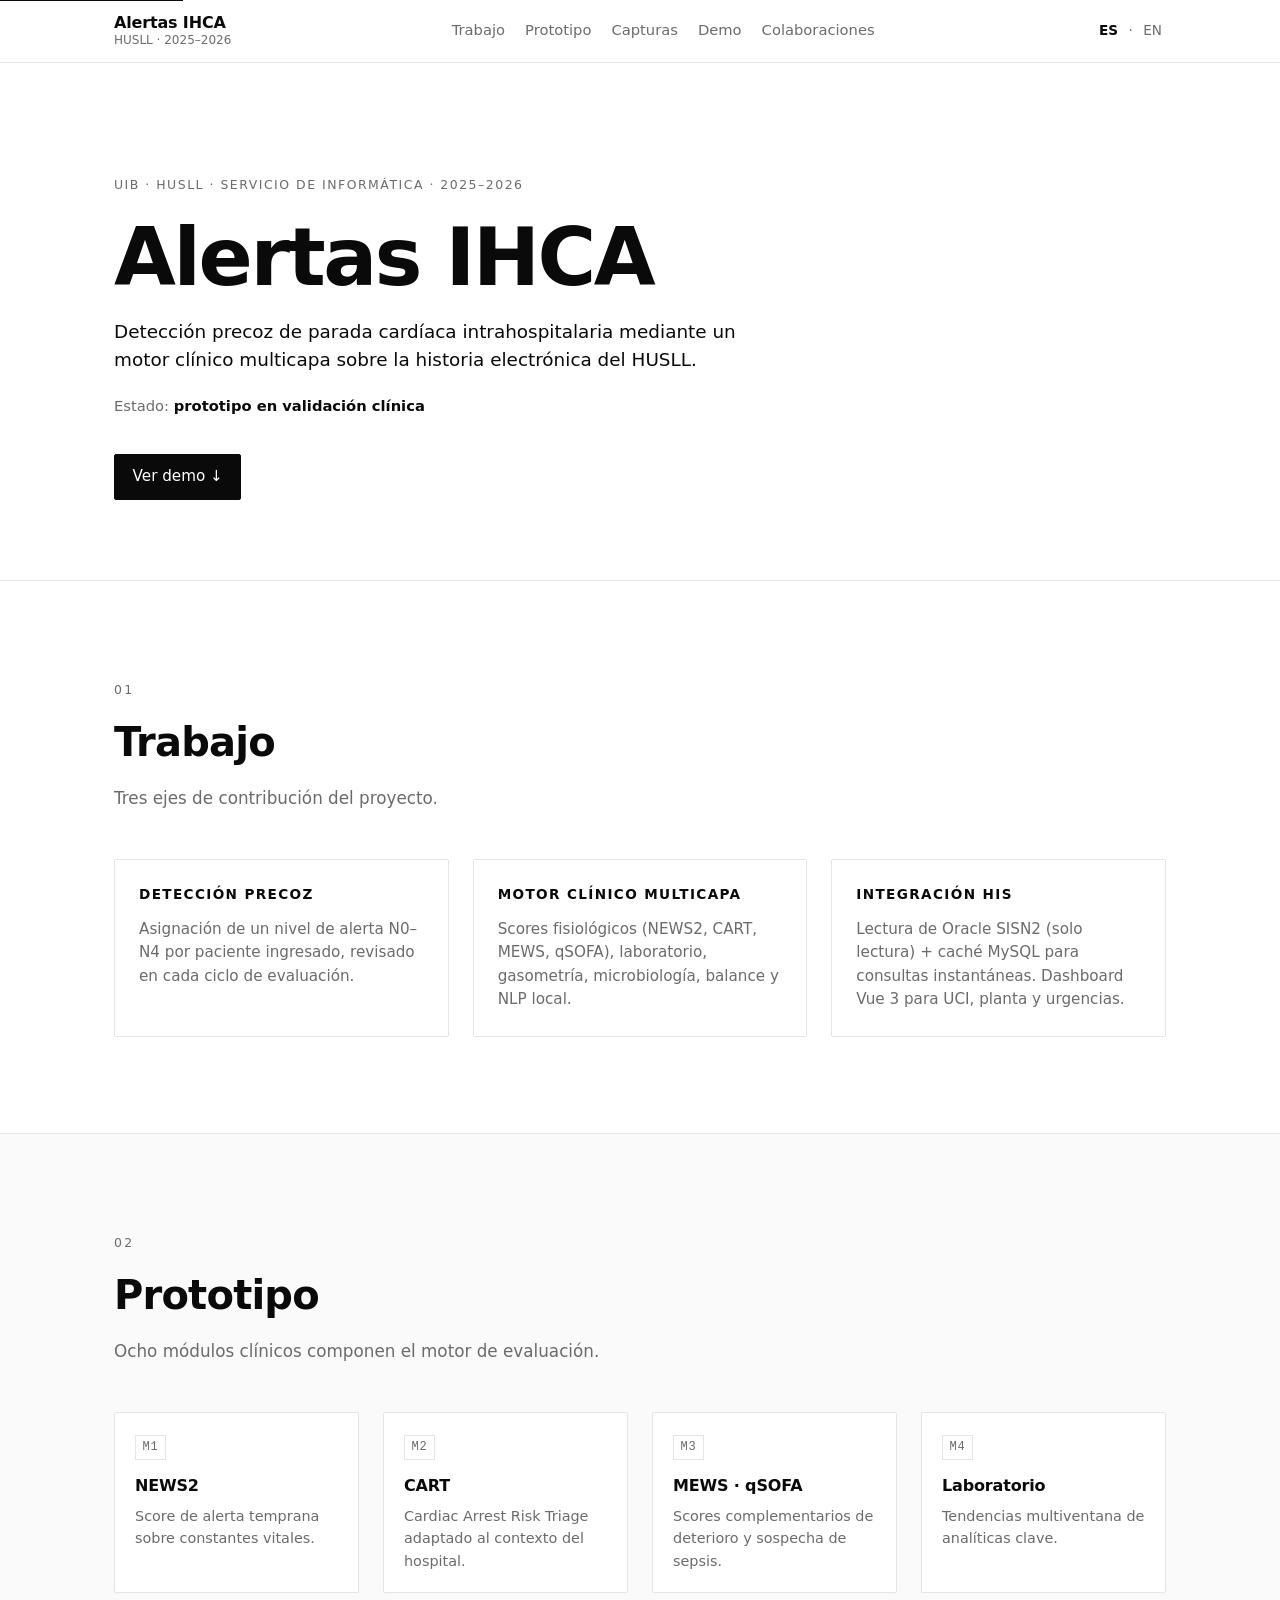
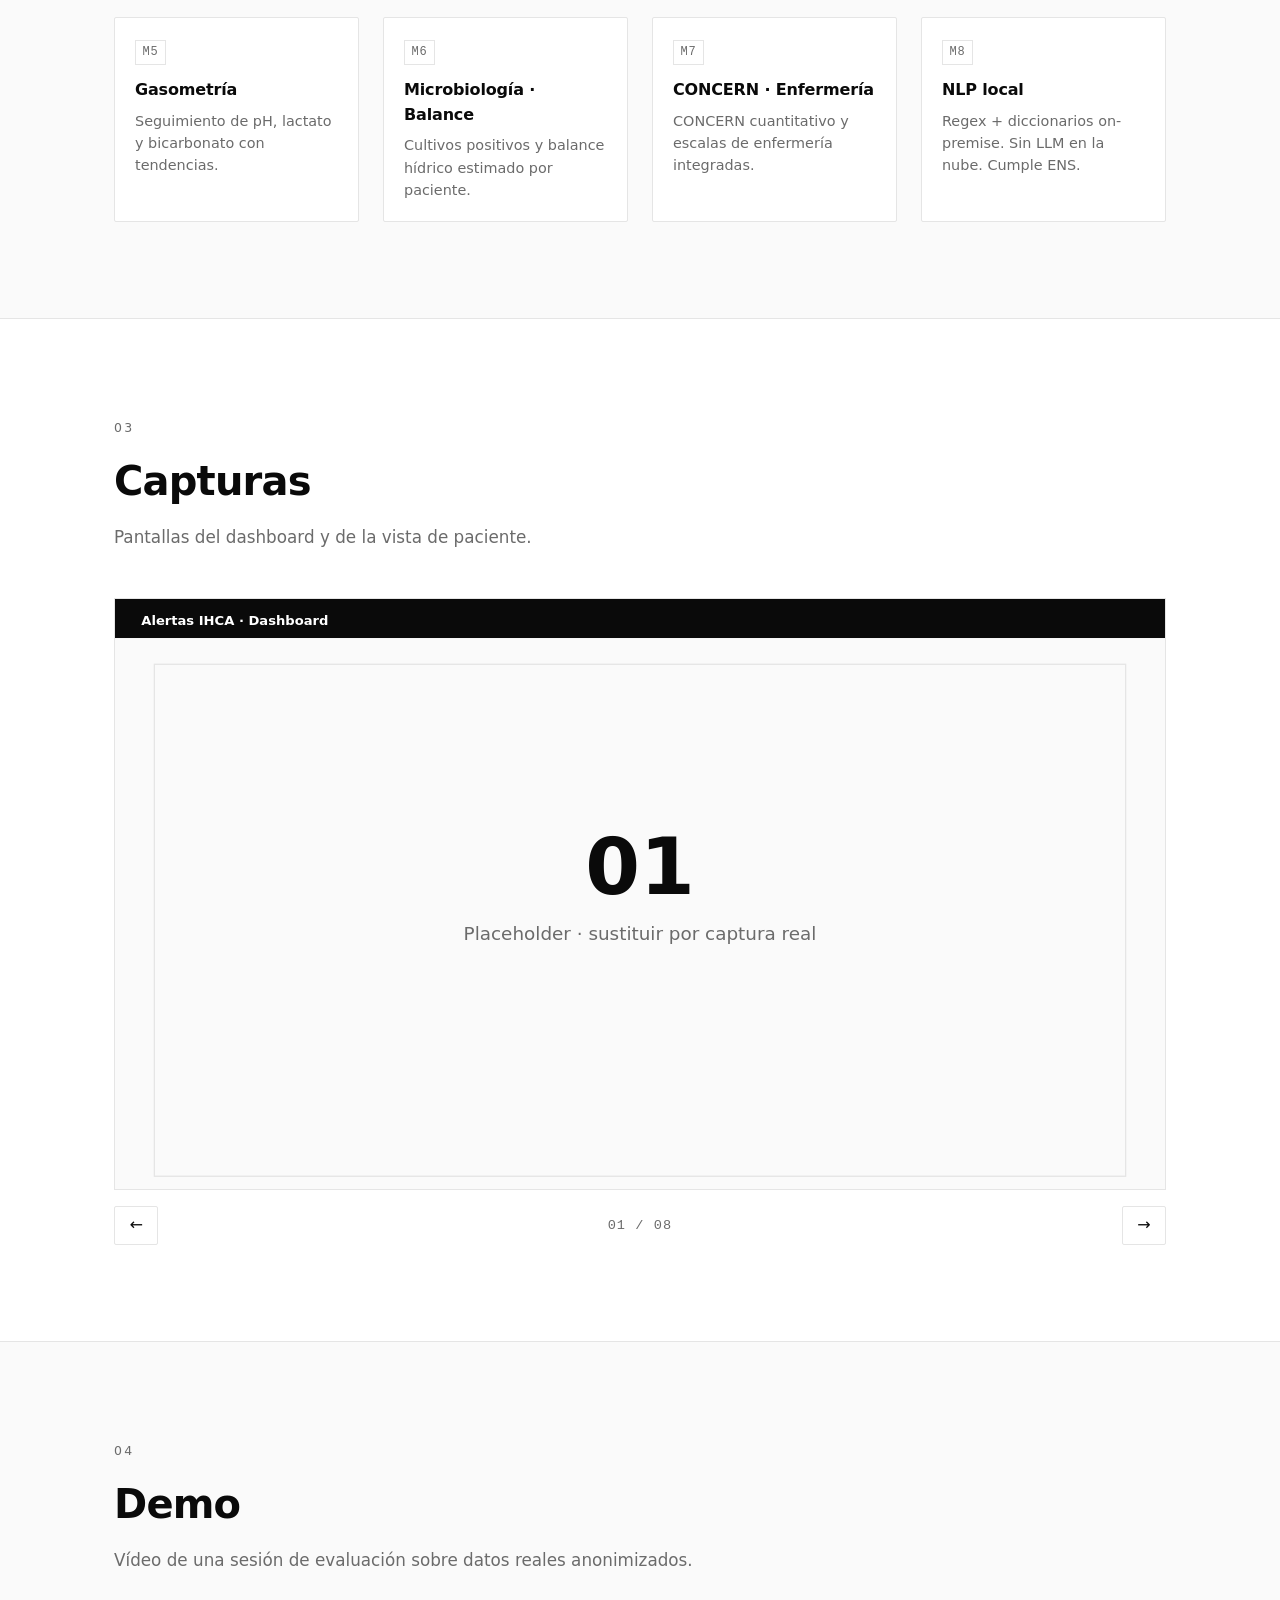
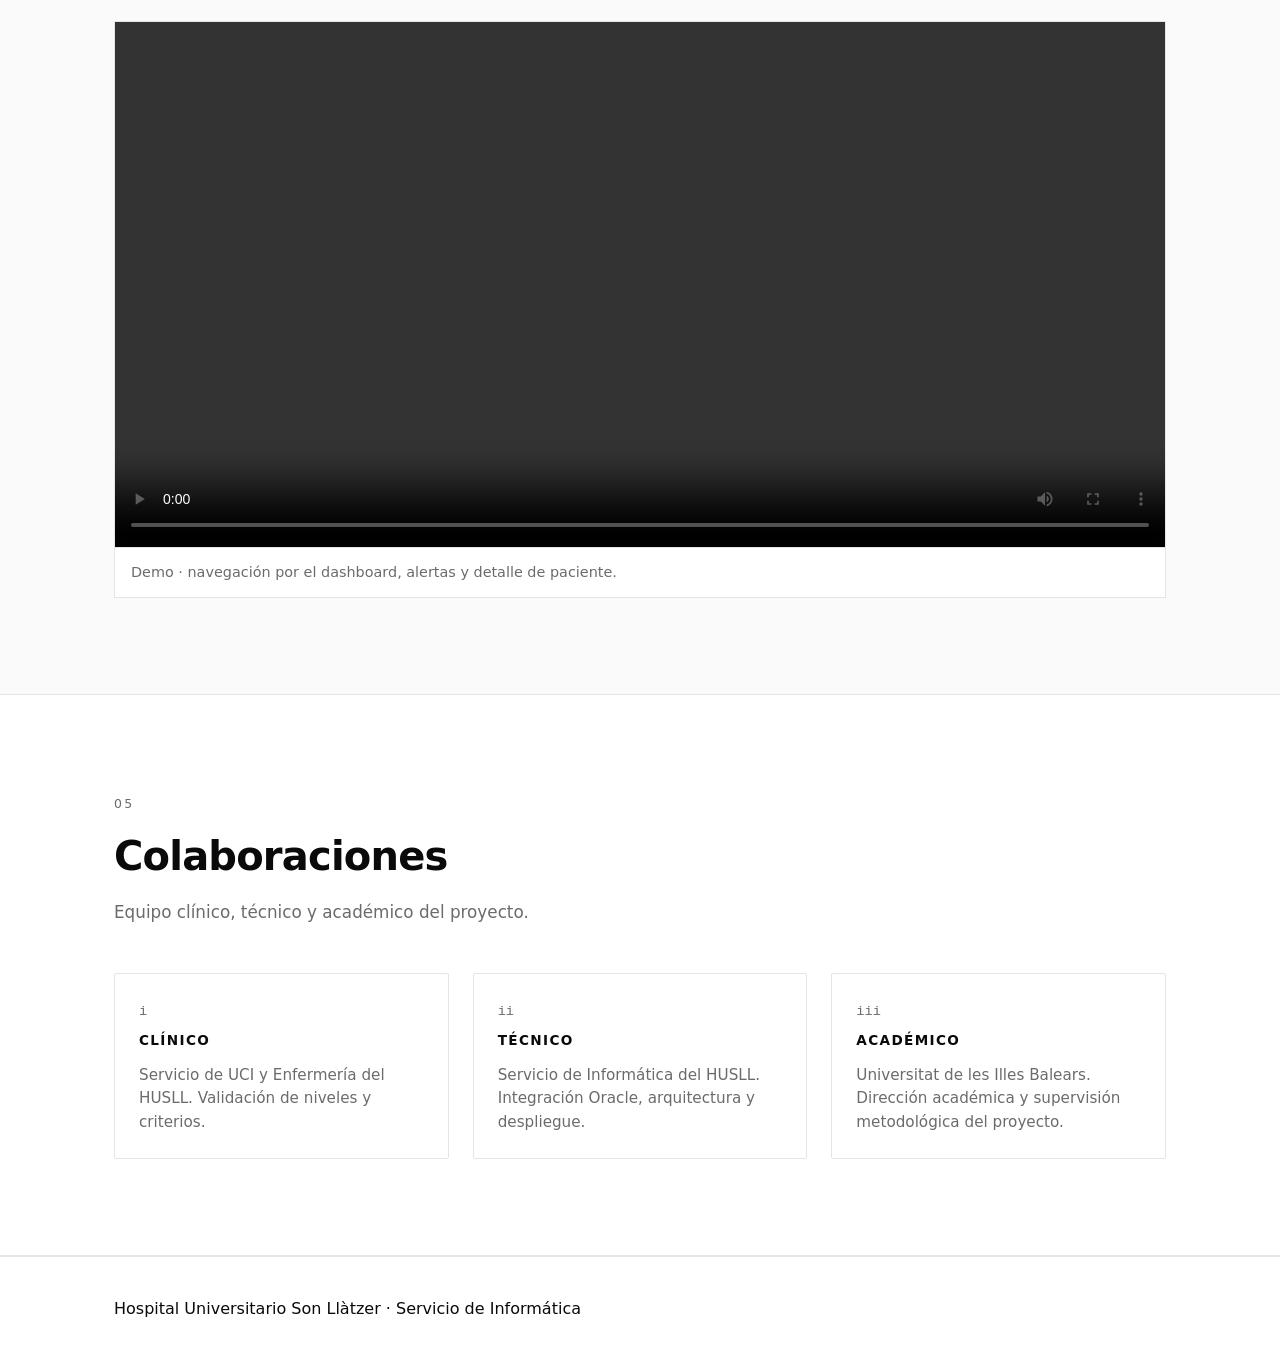
==== index.html @ eccf3033 "Fist commit" ====
<!doctype html>
<html lang="es">
  <head>
    <meta charset="utf-8" />
    <meta name="viewport" content="width=device-width, initial-scale=1" />
    <title>Alertas IHCA · HUSLL</title>
    <meta name="description" content="Sistema de detección precoz de parada cardíaca intrahospitalaria — Hospital Universitario Son Llàtzer" data-i18n-attr="content" data-i18n="meta.description" />
    <link rel="icon" type="image/svg+xml" href="assets/img/favicon.svg" />
    <link rel="stylesheet" href="assets/css/styles.css" />
  </head>
  <body>
    <a class="skip-link" href="#main" data-i18n="nav.skip">Saltar al contenido</a>

    <header class="site-header">
      <div class="container header-inner">
        <a class="brand" href="#top">
          <span class="brand-name">Alertas IHCA</span>
          <span class="brand-sub" data-i18n="brand.sub">HUSLL · 2025-2026</span>
        </a>
        <nav class="site-nav" aria-label="Secciones">
          <a href="#trabajo" data-i18n="nav.work">Trabajo</a>
          <a href="#prototipo" data-i18n="nav.prototype">Prototipo</a>
          <a href="#capturas" data-i18n="nav.screens">Capturas</a>
          <a href="#demo" data-i18n="nav.demo">Demo</a>
          <a href="#colaboraciones" data-i18n="nav.collab">Colaboraciones</a>
        </nav>
        <div class="lang-toggle" role="group" aria-label="Idioma">
          <button type="button" data-lang="es" class="lang-btn is-active">ES</button>
          <span aria-hidden="true">·</span>
          <button type="button" data-lang="en" class="lang-btn">EN</button>
        </div>
      </div>
    </header>

    <main id="main">
      <!-- HERO -->
      <section id="top" class="hero">
        <div class="container">
          <p class="eyebrow" data-i18n="hero.eyebrow">UIB · HUSLL · Servicio de Informática · 2025-2026</p>
          <h1 class="hero-title">Alertas IHCA</h1>
          <p class="hero-subtitle" data-i18n="hero.subtitle">
            Detección precoz de parada cardíaca intrahospitalaria mediante un motor clínico multicapa sobre la historia electrónica del HUSLL.
          </p>
          <p class="hero-meta">
            <span data-i18n="hero.status">Estado:</span>
            <strong data-i18n="hero.statusValue">prototipo en validación clínica</strong>
          </p>
          <div class="hero-ctas">
            <a class="btn" href="#demo" data-i18n="hero.ctaDemo">Ver demo ↓</a>
          </div>
        </div>
      </section>

      <!-- 01 TRABAJO -->
      <section id="trabajo" class="section">
        <div class="container">
          <header class="section-head">
            <span class="section-num">01</span>
            <h2 class="section-title" data-i18n="work.title">Trabajo</h2>
            <p class="section-lede" data-i18n="work.lede">
              Tres ejes de contribución del proyecto.
            </p>
          </header>
          <div class="grid grid-3">
            <article class="card">
              <h3 data-i18n="work.a.title">DETECCIÓN PRECOZ</h3>
              <p data-i18n="work.a.body">Asignación de un nivel de alerta N0–N4 por paciente ingresado, revisado en cada ciclo de evaluación.</p>
            </article>
            <article class="card">
              <h3 data-i18n="work.b.title">MOTOR CLÍNICO MULTICAPA</h3>
              <p data-i18n="work.b.body">Scores fisiológicos (NEWS2, CART, MEWS, qSOFA), laboratorio, gasometría, microbiología, balance y NLP local.</p>
            </article>
            <article class="card">
              <h3 data-i18n="work.c.title">INTEGRACIÓN HIS</h3>
              <p data-i18n="work.c.body">Lectura de Oracle SISN2 (solo lectura) + caché MySQL para consultas instantáneas. Dashboard Vue 3 para UCI, planta y urgencias.</p>
            </article>
          </div>
        </div>
      </section>

      <!-- 02 PROTOTIPO -->
      <section id="prototipo" class="section section-alt">
        <div class="container">
          <header class="section-head">
            <span class="section-num">02</span>
            <h2 class="section-title" data-i18n="proto.title">Prototipo</h2>
            <p class="section-lede" data-i18n="proto.lede">
              Ocho módulos clínicos componen el motor de evaluación.
            </p>
          </header>
          <div class="grid grid-4 modules">
            <article class="module">
              <span class="module-id">M1</span>
              <h3 data-i18n="proto.m1.title">NEWS2</h3>
              <p data-i18n="proto.m1.body">Score de alerta temprana sobre constantes vitales.</p>
            </article>
            <article class="module">
              <span class="module-id">M2</span>
              <h3 data-i18n="proto.m2.title">CART</h3>
              <p data-i18n="proto.m2.body">Cardiac Arrest Risk Triage adaptado al contexto del hospital.</p>
            </article>
            <article class="module">
              <span class="module-id">M3</span>
              <h3 data-i18n="proto.m3.title">MEWS · qSOFA</h3>
              <p data-i18n="proto.m3.body">Scores complementarios de deterioro y sospecha de sepsis.</p>
            </article>
            <article class="module">
              <span class="module-id">M4</span>
              <h3 data-i18n="proto.m4.title">Laboratorio</h3>
              <p data-i18n="proto.m4.body">Tendencias multiventana de analíticas clave.</p>
            </article>
            <article class="module">
              <span class="module-id">M5</span>
              <h3 data-i18n="proto.m5.title">Gasometría</h3>
              <p data-i18n="proto.m5.body">Seguimiento de pH, lactato y bicarbonato con tendencias.</p>
            </article>
            <article class="module">
              <span class="module-id">M6</span>
              <h3 data-i18n="proto.m6.title">Microbiología · Balance</h3>
              <p data-i18n="proto.m6.body">Cultivos positivos y balance hídrico estimado por paciente.</p>
            </article>
            <article class="module">
              <span class="module-id">M7</span>
              <h3 data-i18n="proto.m7.title">CONCERN · Enfermería</h3>
              <p data-i18n="proto.m7.body">CONCERN cuantitativo y escalas de enfermería integradas.</p>
            </article>
            <article class="module">
              <span class="module-id">M8</span>
              <h3 data-i18n="proto.m8.title">NLP local</h3>
              <p data-i18n="proto.m8.body">Regex + diccionarios on-premise. Sin LLM en la nube. Cumple ENS.</p>
            </article>
          </div>
        </div>
      </section>

      <!-- 03 CAPTURAS -->
      <section id="capturas" class="section">
        <div class="container">
          <header class="section-head">
            <span class="section-num">03</span>
            <h2 class="section-title" data-i18n="caps.title">Capturas</h2>
            <p class="section-lede" data-i18n="caps.lede">
              Pantallas del dashboard y de la vista de paciente.
            </p>
          </header>

          <div class="carousel" id="carousel" tabindex="0" aria-roledescription="carousel">
            <div class="carousel-viewport">
              <ul class="carousel-track">
                <li class="carousel-slide"><img src="assets/img/captura-01.svg" alt="Captura 1" loading="lazy" /></li>
                <li class="carousel-slide"><img src="assets/img/captura-02.svg" alt="Captura 2" loading="lazy" /></li>
                <li class="carousel-slide"><img src="assets/img/captura-03.svg" alt="Captura 3" loading="lazy" /></li>
                <li class="carousel-slide"><img src="assets/img/captura-04.svg" alt="Captura 4" loading="lazy" /></li>
                <li class="carousel-slide"><img src="assets/img/captura-05.svg" alt="Captura 5" loading="lazy" /></li>
                <li class="carousel-slide"><img src="assets/img/captura-06.svg" alt="Captura 6" loading="lazy" /></li>
                <li class="carousel-slide"><img src="assets/img/captura-07.svg" alt="Captura 7" loading="lazy" /></li>
                <li class="carousel-slide"><img src="assets/img/captura-08.svg" alt="Captura 8" loading="lazy" /></li>
              </ul>
            </div>
            <div class="carousel-controls">
              <button type="button" class="carousel-btn" data-dir="prev" aria-label="Anterior">←</button>
              <span class="carousel-counter" aria-live="polite">01 / 08</span>
              <button type="button" class="carousel-btn" data-dir="next" aria-label="Siguiente">→</button>
            </div>
          </div>
        </div>
      </section>

      <!-- 04 DEMO -->
      <section id="demo" class="section section-alt">
        <div class="container">
          <header class="section-head">
            <span class="section-num">04</span>
            <h2 class="section-title" data-i18n="demo.title">Demo</h2>
            <p class="section-lede" data-i18n="demo.lede">
              Vídeo de una sesión de evaluación sobre datos reales anonimizados.
            </p>
          </header>
          <figure class="video-wrap">
            <video controls preload="metadata">
              <source src="assets/video/demo_compressed.mp4" type="video/mp4" />
              <p data-i18n="demo.fallback">Tu navegador no soporta el vídeo HTML5. Puedes descargarlo abajo.</p>
            </video>
            <figcaption class="video-meta">
              <span data-i18n="demo.caption">Demo · navegación por el dashboard, alertas y detalle de paciente.</span>
            </figcaption>
          </figure>
        </div>
      </section>

      <!-- 05 COLABORACIONES -->
      <section id="colaboraciones" class="section">
        <div class="container">
          <header class="section-head">
            <span class="section-num">05</span>
            <h2 class="section-title" data-i18n="collab.title">Colaboraciones</h2>
            <p class="section-lede" data-i18n="collab.lede">
              Equipo clínico, técnico y académico del proyecto.
            </p>
          </header>
          <div class="grid grid-3">
            <article class="card">
              <span class="roman">i</span>
              <h3 data-i18n="collab.a.title">Clínico</h3>
              <p data-i18n="collab.a.body">Servicio de UCI y Enfermería del HUSLL. Validación de niveles y criterios.</p>
            </article>
            <article class="card">
              <span class="roman">ii</span>
              <h3 data-i18n="collab.b.title">Técnico</h3>
              <p data-i18n="collab.b.body">Servicio de Informática del HUSLL. Integración Oracle, arquitectura y despliegue.</p>
            </article>
            <article class="card">
              <span class="roman">iii</span>
              <h3 data-i18n="collab.c.title">Académico</h3>
              <p data-i18n="collab.c.body">Universitat de les Illes Balears. Dirección académica y supervisión metodológica del proyecto.</p>
            </article>
          </div>
        </div>
      </section>

    <footer class="site-footer">
      <div class="container footer-inner">
        <p data-i18n="footer.org">Hospital Universitario Son Llàtzer · Servicio de Informática</p>
      </div>
    </footer>

    <!-- Modal de imagen ampliada -->
    <div class="img-modal" id="imgModal" hidden>
      <button type="button" class="img-modal-close" aria-label="Cerrar">×</button>
      <img alt="" />
    </div>

    <script src="assets/js/i18n.js" defer></script>
    <script src="assets/js/carousel.js" defer></script>
    <script src="assets/js/main.js" defer></script>
  </body>
</html>
---- assets/css/styles.css ----
/* ============================================================
   Alertas IHCA — Landing styles
   Estilo monocromo, académico, secciones numeradas (ref. DermApIxel).
   ============================================================ */

:root {
  --bg: #ffffff;
  --bg-alt: #fafafa;
  --fg: #0a0a0a;
  --muted: #6b6b6b;
  --border: #e5e5e5;
  --accent: #0a0a0a;
  --font-sans: ui-sans-serif, system-ui, -apple-system, "Segoe UI", Roboto, "Helvetica Neue", Arial, sans-serif;
  --font-mono: ui-monospace, SFMono-Regular, Menlo, Consolas, "Liberation Mono", monospace;
  --max-w: 1100px;
  --section-py: 6rem;
  --radius: 2px;
}

*,
*::before,
*::after { box-sizing: border-box; }

html { scroll-behavior: smooth; }

body {
  margin: 0;
  background: var(--bg);
  color: var(--fg);
  font-family: var(--font-sans);
  font-size: 16px;
  line-height: 1.55;
  -webkit-font-smoothing: antialiased;
  text-rendering: optimizeLegibility;
}

img, video { max-width: 100%; display: block; }

a { color: inherit; text-decoration: none; }
a:hover { text-decoration: underline; text-underline-offset: 3px; }

.container {
  max-width: var(--max-w);
  margin: 0 auto;
  padding: 0 1.5rem;
}

.skip-link {
  position: absolute;
  top: -40px;
  left: 0;
  background: var(--fg);
  color: var(--bg);
  padding: 0.5rem 1rem;
  z-index: 100;
}
.skip-link:focus { top: 0; }

/* -------- Header / nav -------- */
.site-header {
  position: sticky;
  top: 0;
  z-index: 50;
  background: rgba(255, 255, 255, 0.9);
  backdrop-filter: saturate(180%) blur(8px);
  -webkit-backdrop-filter: saturate(180%) blur(8px);
  border-bottom: 1px solid var(--border);
}

.header-inner {
  display: flex;
  align-items: center;
  justify-content: space-between;
  gap: 1.5rem;
  padding-top: 0.9rem;
  padding-bottom: 0.9rem;
  flex-wrap: wrap;
}

.brand {
  display: flex;
  flex-direction: column;
  line-height: 1.1;
}
.brand-name {
  font-weight: 700;
  letter-spacing: -0.01em;
}
.brand-sub {
  font-size: 0.75rem;
  color: var(--muted);
  margin-top: 2px;
}

.site-nav {
  display: flex;
  gap: 1.25rem;
  flex-wrap: wrap;
  font-size: 0.92rem;
}
.site-nav a { color: var(--muted); }
.site-nav a:hover { color: var(--fg); text-decoration: none; }

.lang-toggle {
  display: inline-flex;
  align-items: center;
  gap: 0.4rem;
  font-size: 0.85rem;
  color: var(--muted);
}
.lang-btn {
  background: transparent;
  border: 0;
  color: var(--muted);
  font: inherit;
  cursor: pointer;
  padding: 0.15rem 0.25rem;
}
.lang-btn.is-active { color: var(--fg); font-weight: 600; }
.lang-btn:hover { color: var(--fg); }

/* -------- Hero -------- */
.hero {
  padding: 7rem 0 5rem;
  border-bottom: 1px solid var(--border);
}
.eyebrow {
  font-size: 0.78rem;
  letter-spacing: 0.12em;
  text-transform: uppercase;
  color: var(--muted);
  margin: 0 0 1.5rem;
}
.hero-title {
  font-size: clamp(2.5rem, 7vw, 5rem);
  letter-spacing: -0.03em;
  line-height: 1;
  margin: 0 0 1.25rem;
  font-weight: 700;
}
.hero-subtitle {
  font-size: 1.15rem;
  max-width: 56ch;
  color: var(--fg);
  margin: 0 0 1.25rem;
}
.hero-meta {
  font-size: 0.92rem;
  color: var(--muted);
  margin: 0 0 2.25rem;
}
.hero-meta strong { color: var(--fg); font-weight: 600; }

.hero-ctas {
  display: flex;
  gap: 0.75rem;
  flex-wrap: wrap;
}
.btn {
  display: inline-flex;
  align-items: center;
  gap: 0.4rem;
  padding: 0.65rem 1.1rem;
  background: var(--fg);
  color: var(--bg);
  border: 1px solid var(--fg);
  border-radius: var(--radius);
  font-size: 0.95rem;
  transition: background 0.15s ease;
}
.btn:hover { background: #222; text-decoration: none; }
.btn-ghost {
  background: transparent;
  color: var(--fg);
}
.btn-ghost:hover { background: var(--bg-alt); }

/* -------- Sections -------- */
.section {
  padding: var(--section-py) 0;
  border-bottom: 1px solid var(--border);
}
.section-alt { background: var(--bg-alt); }

.section-head {
  margin-bottom: 3rem;
  max-width: 60ch;
}
.section-num {
  display: inline-block;
  font-size: 0.78rem;
  letter-spacing: 0.18em;
  color: var(--muted);
  margin-bottom: 0.75rem;
}
.section-title {
  font-size: clamp(1.75rem, 3.5vw, 2.5rem);
  letter-spacing: -0.02em;
  margin: 0 0 0.75rem;
  font-weight: 700;
}
.section-lede {
  font-size: 1.05rem;
  color: var(--muted);
  margin: 0;
}

/* -------- Grids -------- */
.grid { display: grid; gap: 1.5rem; }
.grid-3 { grid-template-columns: repeat(3, 1fr); }
.grid-4 { grid-template-columns: repeat(4, 1fr); }

.card {
  border: 1px solid var(--border);
  padding: 1.5rem;
  background: var(--bg);
  border-radius: var(--radius);
}
.card h3 {
  font-size: 0.85rem;
  letter-spacing: 0.1em;
  text-transform: uppercase;
  margin: 0 0 0.75rem;
}
.card p { margin: 0; color: var(--muted); font-size: 0.95rem; }

.roman {
  display: inline-block;
  font-family: var(--font-mono);
  font-size: 0.85rem;
  color: var(--muted);
  margin-bottom: 0.5rem;
}

/* -------- Modules (M1–M8) -------- */
.modules .module {
  border: 1px solid var(--border);
  padding: 1.25rem;
  background: var(--bg);
  border-radius: var(--radius);
}
.module-id {
  display: inline-block;
  font-family: var(--font-mono);
  font-size: 0.75rem;
  letter-spacing: 0.08em;
  color: var(--muted);
  border: 1px solid var(--border);
  padding: 0.15rem 0.4rem;
  margin-bottom: 0.85rem;
}
.module h3 {
  font-size: 1rem;
  margin: 0 0 0.4rem;
  letter-spacing: -0.01em;
}
.module p { margin: 0; color: var(--muted); font-size: 0.9rem; }

/* -------- Carousel -------- */
.carousel {
  position: relative;
  outline: none;
}
.carousel:focus-visible .carousel-viewport { box-shadow: 0 0 0 2px var(--fg); }

.carousel-viewport {
  border: 1px solid var(--border);
  background: var(--bg);
  overflow: hidden;
  aspect-ratio: 16 / 9;
}
.carousel-track {
  list-style: none;
  margin: 0;
  padding: 0;
  display: flex;
  height: 100%;
  transition: transform 0.4s ease;
}
.carousel-slide {
  flex: 0 0 100%;
  height: 100%;
  display: flex;
  align-items: center;
  justify-content: center;
  background: var(--bg-alt);
  cursor: zoom-in;
}
.carousel-slide img {
  width: 100%;
  height: 100%;
  object-fit: contain;
}

.carousel-controls {
  margin-top: 1rem;
  display: flex;
  align-items: center;
  justify-content: space-between;
  gap: 1rem;
}
.carousel-btn {
  background: transparent;
  border: 1px solid var(--border);
  color: var(--fg);
  padding: 0.4rem 0.9rem;
  font: inherit;
  cursor: pointer;
  border-radius: var(--radius);
  transition: background 0.15s ease;
}
.carousel-btn:hover { background: var(--bg-alt); }
.carousel-btn:disabled { opacity: 0.4; cursor: not-allowed; }
.carousel-counter {
  font-family: var(--font-mono);
  font-size: 0.85rem;
  color: var(--muted);
  letter-spacing: 0.08em;
}

/* -------- Video -------- */
.video-wrap {
  margin: 0;
  border: 1px solid var(--border);
  background: #000;
}
.video-wrap video {
  width: 100%;
  display: block;
  background: #000;
}
.video-meta {
  display: flex;
  justify-content: space-between;
  align-items: center;
  gap: 1rem;
  padding: 0.85rem 1rem;
  background: var(--bg);
  border-top: 1px solid var(--border);
  font-size: 0.9rem;
  color: var(--muted);
  flex-wrap: wrap;
}

/* -------- Links grid (material) -------- */
.links-grid {
  list-style: none;
  margin: 0;
  padding: 0;
  display: grid;
  grid-template-columns: repeat(4, 1fr);
  gap: 1rem;
}
.links-grid a {
  display: block;
  border: 1px solid var(--border);
  padding: 1.25rem;
  background: var(--bg);
  border-radius: var(--radius);
  transition: background 0.15s ease, border-color 0.15s ease;
}
.links-grid a:hover {
  background: var(--bg-alt);
  border-color: var(--fg);
  text-decoration: none;
}
.link-title {
  display: block;
  font-weight: 600;
  margin-bottom: 0.25rem;
}
.link-sub {
  display: block;
  font-size: 0.85rem;
  color: var(--muted);
}

/* -------- BibTeX -------- */
.bibtex {
  background: var(--bg-alt);
  border: 1px solid var(--border);
  padding: 1.25rem;
  font-family: var(--font-mono);
  font-size: 0.85rem;
  overflow-x: auto;
  border-radius: var(--radius);
  line-height: 1.6;
}

/* -------- Footer -------- */
.site-footer {
  padding: 2.5rem 0;
  border-top: 1px solid var(--border);
  background: var(--bg);
}
.footer-inner p { margin: 0 0 0.4rem; }
.footer-inner .muted { color: var(--muted); font-size: 0.88rem; }

/* -------- Modal de imagen -------- */
.img-modal {
  position: fixed;
  inset: 0;
  background: rgba(0, 0, 0, 0.92);
  display: flex;
  align-items: center;
  justify-content: center;
  z-index: 200;
  padding: 2rem;
}
.img-modal[hidden] { display: none; }
.img-modal img {
  max-width: 100%;
  max-height: 90vh;
  object-fit: contain;
}
.img-modal-close {
  position: absolute;
  top: 1rem;
  right: 1.5rem;
  background: transparent;
  color: #fff;
  border: 0;
  font-size: 2.5rem;
  cursor: pointer;
  line-height: 1;
}

/* -------- Fade-in (IntersectionObserver) -------- */
.fade-in {
  opacity: 0;
  transform: translateY(12px);
  transition: opacity 0.6s ease, transform 0.6s ease;
}
.fade-in.is-visible {
  opacity: 1;
  transform: none;
}

/* -------- Responsive -------- */
@media (max-width: 900px) {
  .grid-3 { grid-template-columns: repeat(2, 1fr); }
  .grid-4 { grid-template-columns: repeat(2, 1fr); }
  .links-grid { grid-template-columns: repeat(2, 1fr); }
  .site-nav { display: none; }
}

@media (max-width: 600px) {
  :root { --section-py: 4rem; }
  .hero { padding: 4rem 0 3rem; }
  .grid-3, .grid-4, .links-grid { grid-template-columns: 1fr; }
  .header-inner { gap: 0.75rem; }
  .brand-sub { display: none; }
}

@media (prefers-reduced-motion: reduce) {
  html { scroll-behavior: auto; }
  .fade-in { opacity: 1; transform: none; transition: none; }
  .carousel-track { transition: none; }
}
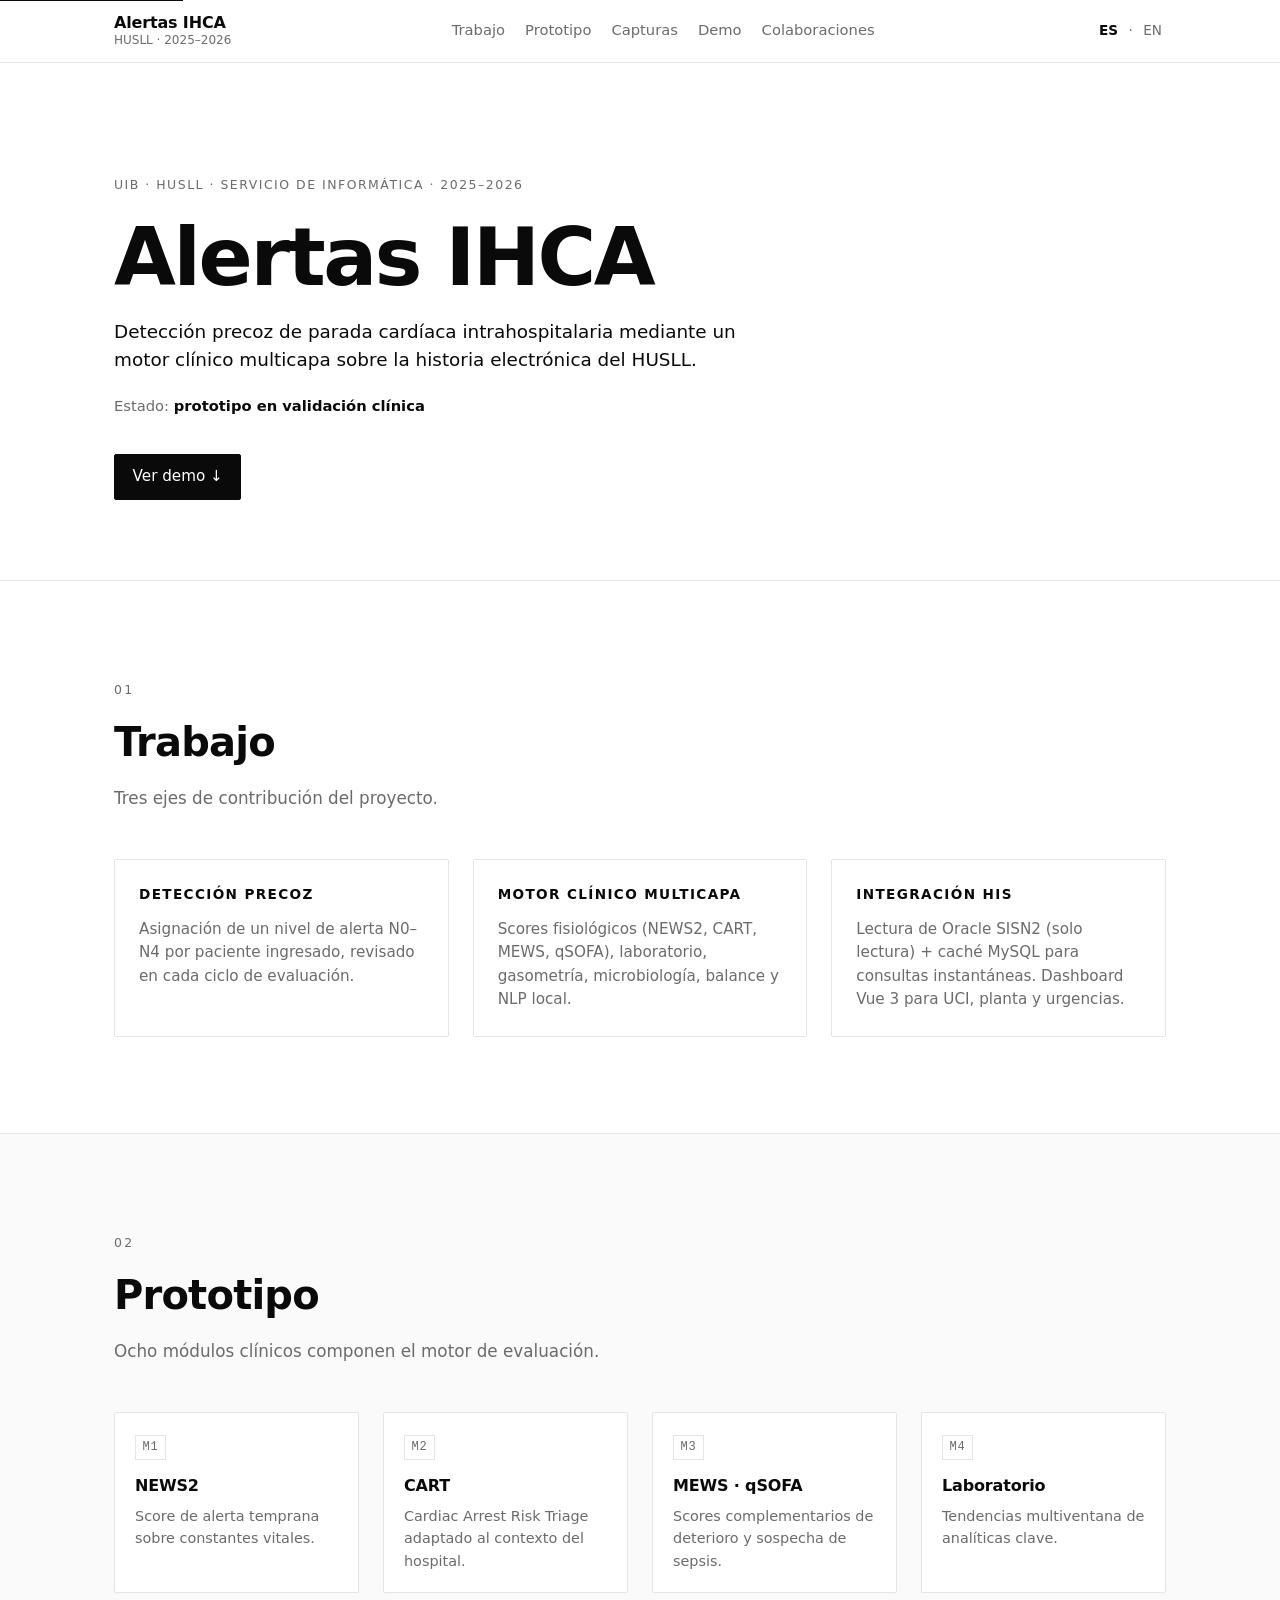
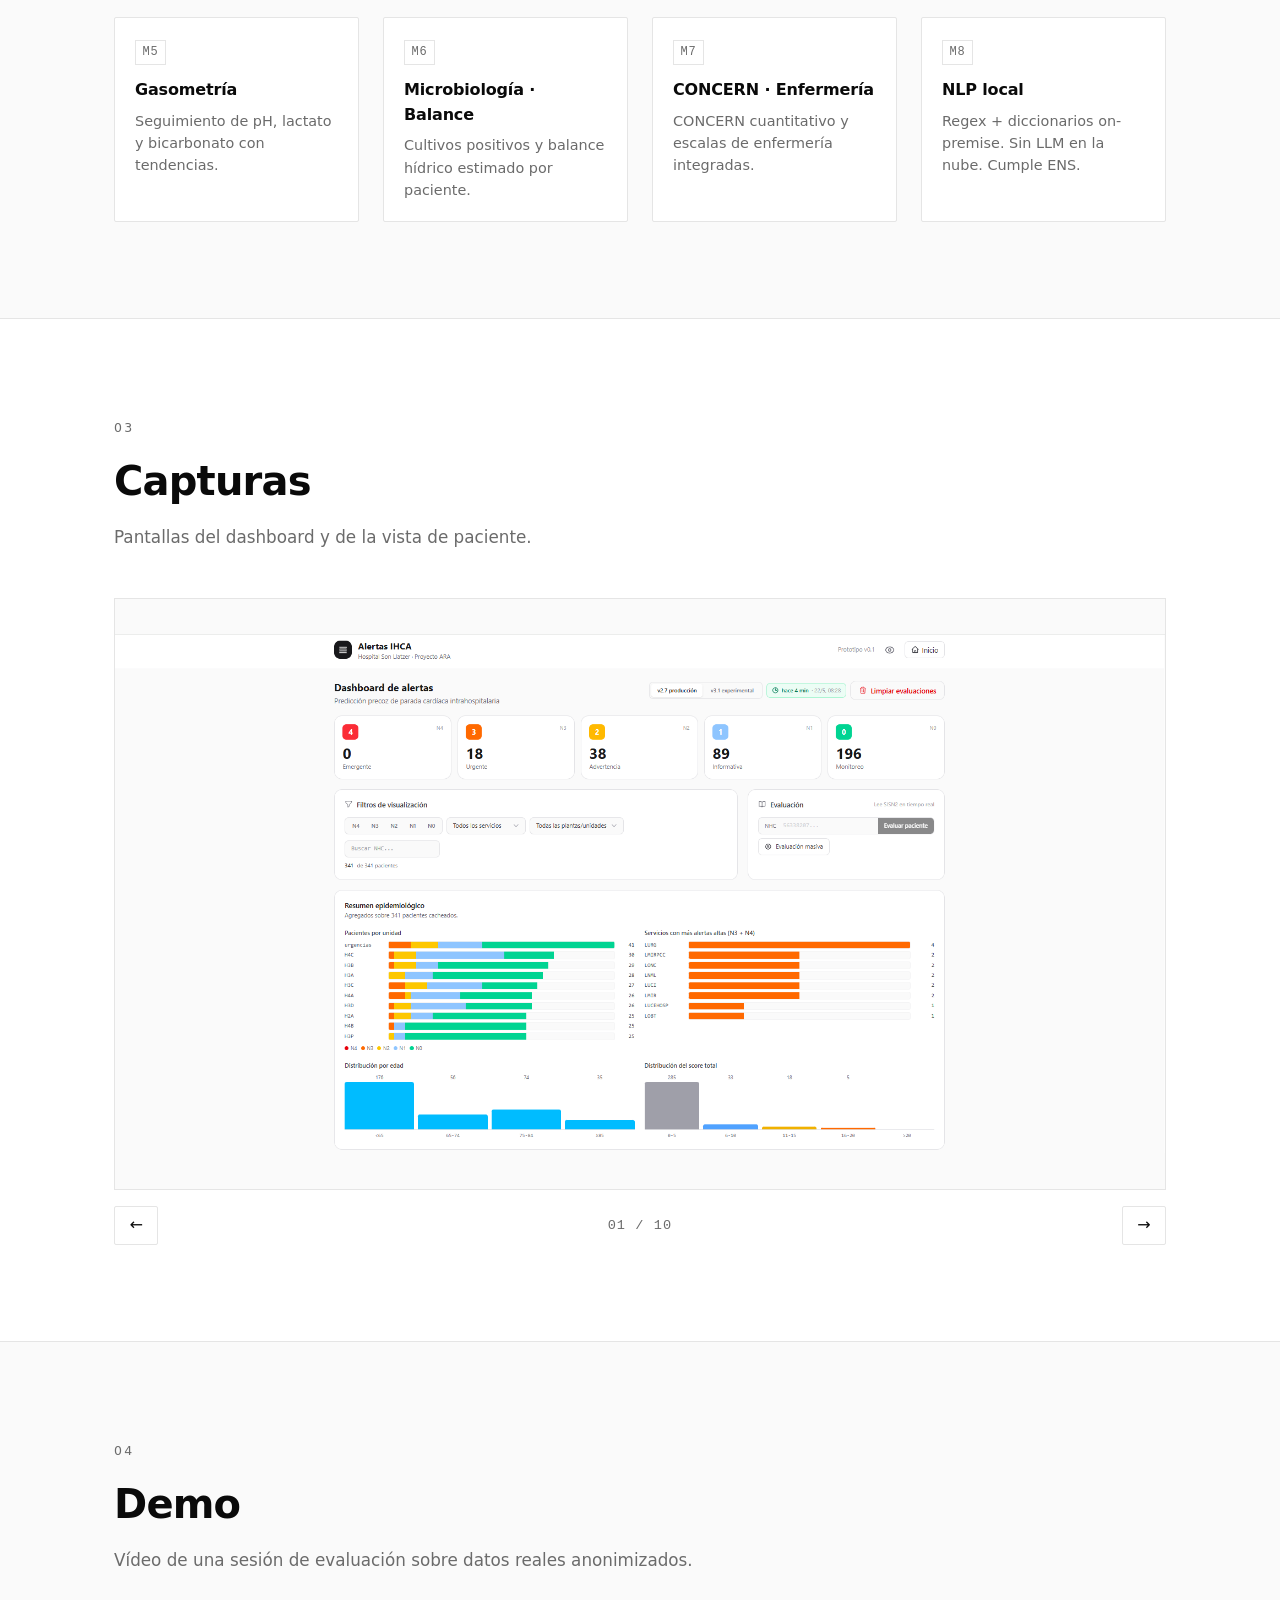
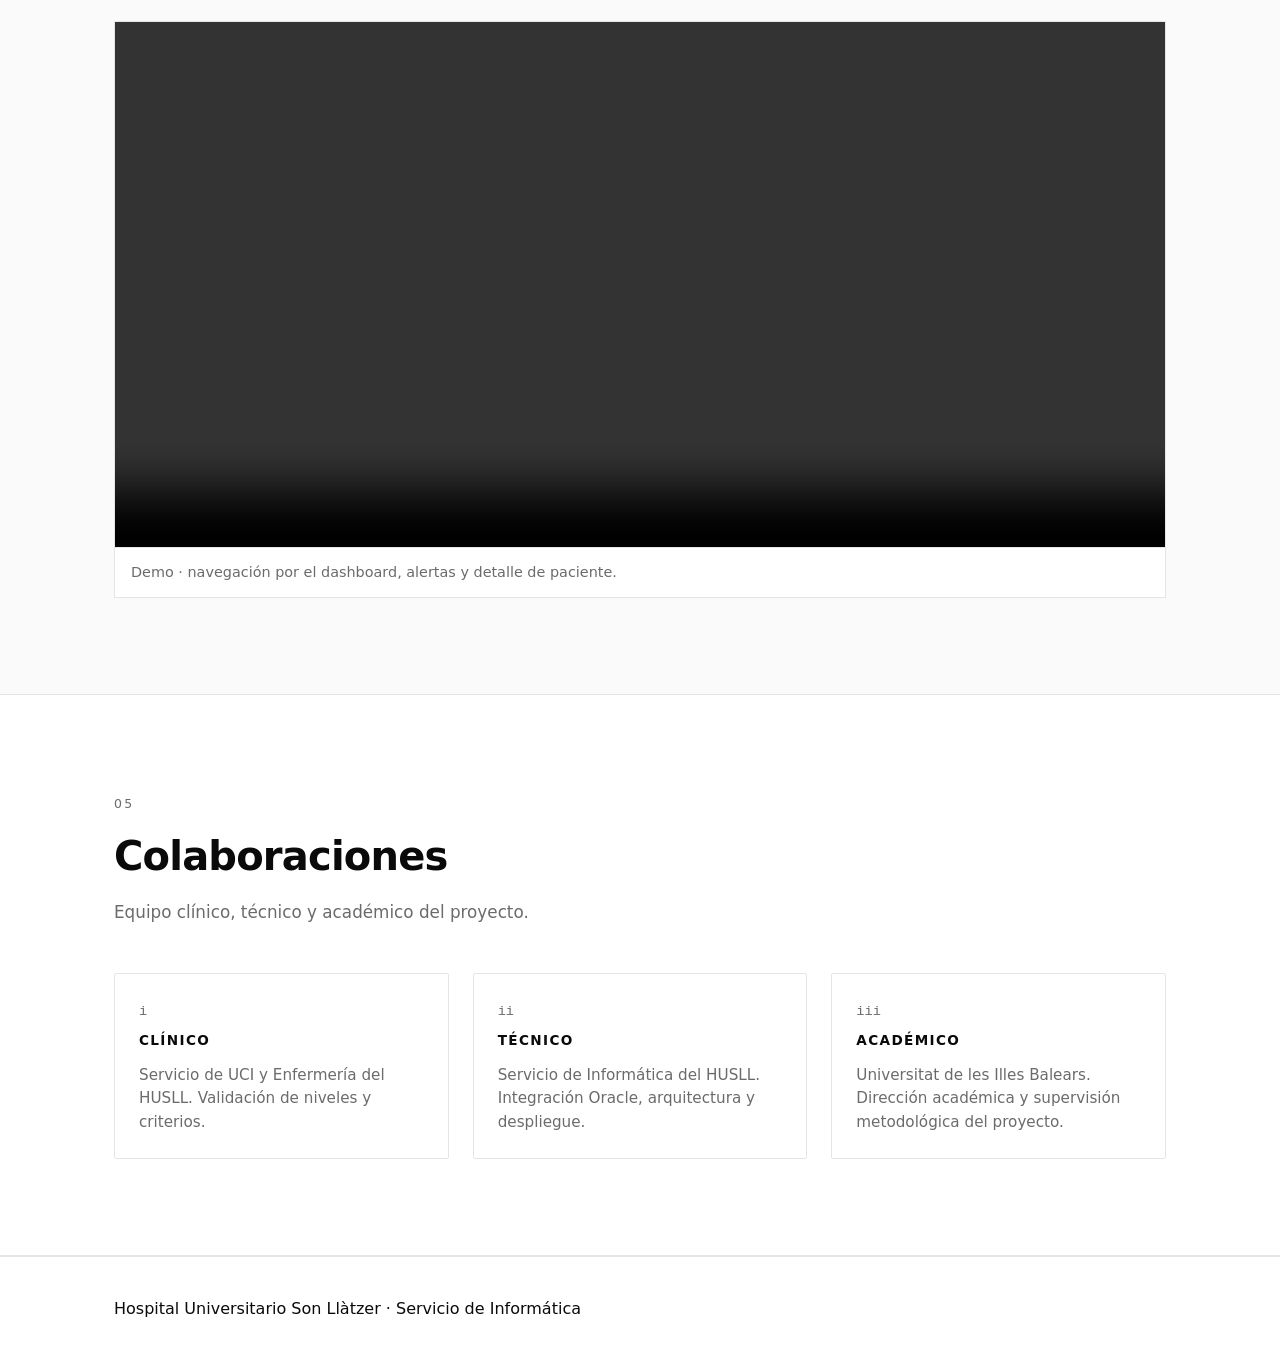
==== commit 24d27202: "Cargado capturas" ====
--- a/index.html
+++ b/index.html
@@ -147,14 +147,17 @@
           <div class="carousel" id="carousel" tabindex="0" aria-roledescription="carousel">
             <div class="carousel-viewport">
               <ul class="carousel-track">
-                <li class="carousel-slide"><img src="assets/img/captura-01.svg" alt="Captura 1" loading="lazy" /></li>
-                <li class="carousel-slide"><img src="assets/img/captura-02.svg" alt="Captura 2" loading="lazy" /></li>
-                <li class="carousel-slide"><img src="assets/img/captura-03.svg" alt="Captura 3" loading="lazy" /></li>
-                <li class="carousel-slide"><img src="assets/img/captura-04.svg" alt="Captura 4" loading="lazy" /></li>
-                <li class="carousel-slide"><img src="assets/img/captura-05.svg" alt="Captura 5" loading="lazy" /></li>
-                <li class="carousel-slide"><img src="assets/img/captura-06.svg" alt="Captura 6" loading="lazy" /></li>
-                <li class="carousel-slide"><img src="assets/img/captura-07.svg" alt="Captura 7" loading="lazy" /></li>
-                <li class="carousel-slide"><img src="assets/img/captura-08.svg" alt="Captura 8" loading="lazy" /></li>
+                <li class="carousel-slide"><img src="assets/img/1.png" alt="Captura 1" loading="lazy" /></li>
+                <li class="carousel-slide"><img src="assets/img/2.png" alt="Captura 2" loading="lazy" /></li>
+                <li class="carousel-slide"><img src="assets/img/3.png" alt="Captura 3" loading="lazy" /></li>
+                <li class="carousel-slide"><img src="assets/img/4.png" alt="Captura 4" loading="lazy" /></li>
+                <li class="carousel-slide"><img src="assets/img/5.png" alt="Captura 5" loading="lazy" /></li>
+                <li class="carousel-slide"><img src="assets/img/6.png" alt="Captura 6" loading="lazy" /></li>
+                <li class="carousel-slide"><img src="assets/img/7.png" alt="Captura 7" loading="lazy" /></li>
+                <li class="carousel-slide"><img src="assets/img/8.png" alt="Captura 8" loading="lazy" /></li>
+                <li class="carousel-slide"><img src="assets/img/9.png" alt="Captura 9" loading="lazy" /></li>
+                <li class="carousel-slide"><img src="assets/img/10.png" alt="Captura 10" loading="lazy" /></li>
+              
               </ul>
             </div>
             <div class="carousel-controls">
